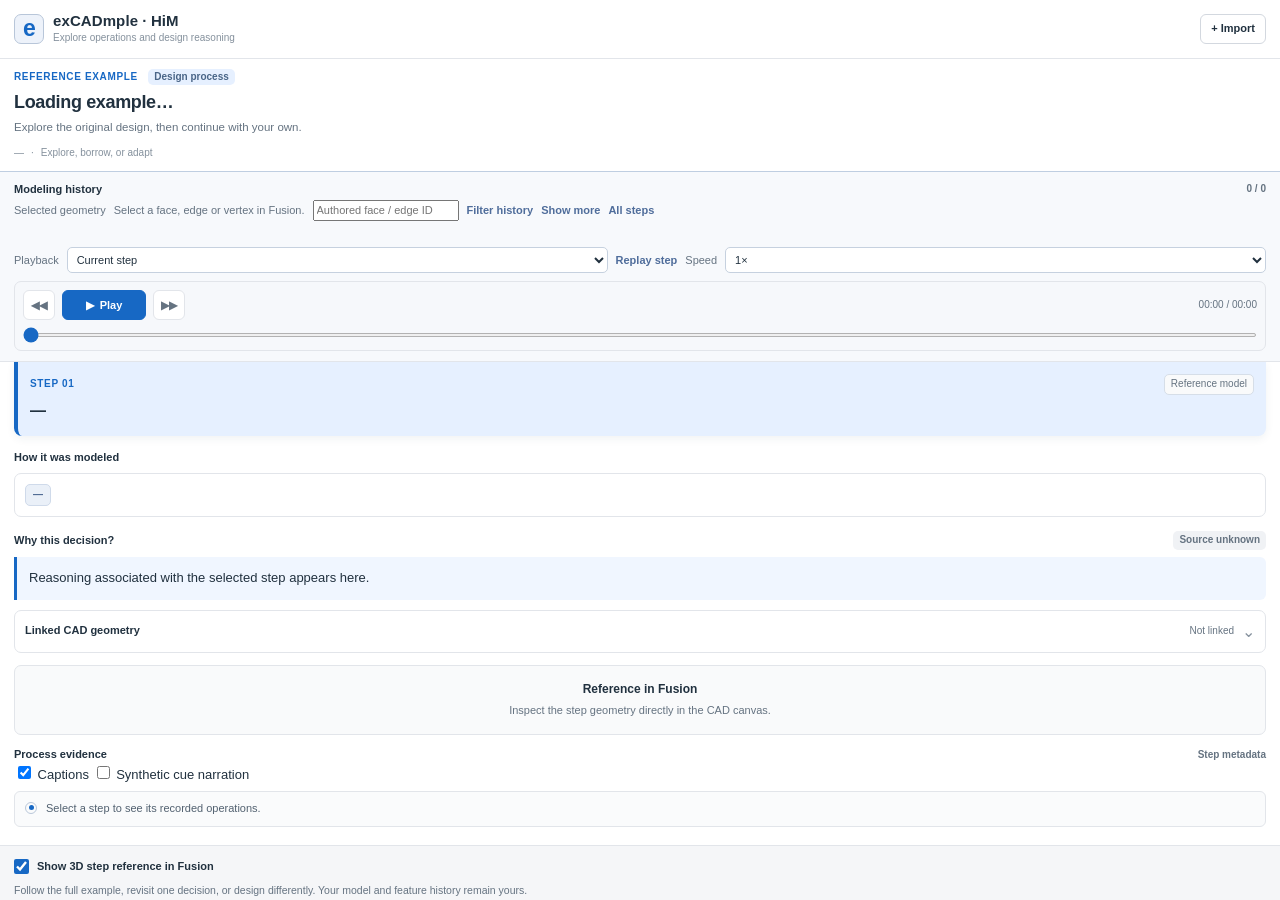
==== ui/index.html @ deca6777 "Show live native Fusion geometry selection in HiM history panel" ====
<!doctype html>
<html lang="en">
<head>
  <meta charset="utf-8">
  <meta name="viewport" content="width=device-width, initial-scale=1">
  <title>exCADmple · HiM-style history explorer</title>
  <link rel="stylesheet" href="player.css">
</head>
<body>
  <main class="app">
    <header class="topbar">
      <div class="brand">
        <span class="brand-icon" aria-hidden="true">e</span>
        <div><strong>exCADmple · HiM</strong><small>Explore operations and design reasoning</small></div>
      </div>
      <button id="import" class="btn btn-quiet" title="Open a .json or .excadmple package">+ Import</button>
    </header>

    <section class="intro">
      <div class="overline">REFERENCE EXAMPLE <span id="exampleType" class="type-note">Design process</span></div>
      <h1 id="exampleTitle">Loading example…</h1>
      <p id="exampleDescription">Explore the original design, then continue with your own.</p>
      <div class="example-meta">
        <span id="exampleSteps">—</span>
        <span aria-hidden="true">·</span>
        <span>Explore, borrow, or adapt</span>
      </div>
    </section>

    <section class="timeline-panel" aria-label="Design example steps">
      <div class="section-heading">
        <span>Modeling history</span>
        <span id="stepCount" class="count">0 / 0</span>
      </div>
      <div class="playback-options" aria-label="Feature provenance filter">
        <label for="entityFilter">Selected geometry</label>
        <span id="selectionStatus" role="status" aria-live="polite">Select a face, edge or vertex in Fusion.</span>
        <input id="entityFilter" type="text" placeholder="Authored face / edge ID" aria-label="Authored geometry entity id">
        <button id="filterHistory" type="button" class="text-button">Filter history</button>
        <button id="showMoreHistory" type="button" class="text-button">Show more</button>
        <button id="clearHistory" type="button" class="text-button">All steps</button>
      </div>
      <div id="stepRail" class="step-rail" aria-label="Select a step"></div>
      <div class="playback-options">
        <label for="playbackScope">Playback</label>
        <select id="playbackScope"><option value="step">Current step</option><option value="all">Full example</option></select>
        <button id="replay" class="text-button" type="button">Replay step</button>
        <label for="playbackSpeed">Speed</label>
        <select id="playbackSpeed" aria-label="Animation playback speed"><option value="0.25">0.25×</option><option value="0.5">0.5×</option><option value="1" selected>1×</option><option value="1.5">1.5×</option><option value="2">2×</option></select>
      </div>
      <div class="transport">
        <div class="controls">
          <button id="prev" class="icon-button" aria-label="Previous step" title="Previous step">◀◀</button>
          <button id="play" class="play-button" aria-label="Play">▶ <span>Play</span></button>
          <button id="next" class="icon-button" aria-label="Next step" title="Next step">▶▶</button>
          <span class="clock" id="clock">00:00 / 00:00</span>
        </div>
        <input id="scrub" class="seek" type="range" min="0" max="1000" value="0" aria-label="Scrub within current step">
      </div>
    </section>
    <div class="lesson-scroll">
    <section class="step-detail">
      <div class="current-step">
      <div class="step-context">
        <div class="overline" id="stepEyebrow">STEP 01</div>
        <div id="geometryStatus" class="reference-label">Reference model</div>
      </div>
      <h2 id="stepTitle">—</h2>
      <p id="stepGoal" class="goal"></p>
      </div>

      <div class="section-heading detail-heading">How it was modeled</div>
      <div class="operation-box">
        <div class="tool-row"><span id="toolName" class="tool-tag">—</span><span id="toolInstruction"></span></div>
        <div id="parameters" class="parameters"></div>
      </div>

      <div class="reasoning-heading section-heading detail-heading">
        <span>Why this decision?</span>
        <span id="reasonSource" class="source-tag">Source unknown</span>
      </div>
      <blockquote id="reasoning">Reasoning associated with the selected step appears here.</blockquote>
      <p class="source-explainer" id="sourceExplainer"></p>

      <details class="geometry-link" id="geometryLink">
        <summary class="geometry-link__summary">
          <span class="geometry-link__heading">Linked CAD geometry</span>
          <span id="linkStatus" class="geometry-link__status">Not linked</span>
          <span class="geometry-link__chevron" aria-hidden="true">⌄</span>
        </summary>
        <div class="geometry-link__body">
          <p>To link this step to the actual source CAD geometry, select one body, face, or component in Fusion first.</p>
          <div class="geometry-link__buttons">
            <button id="bindGeometry" class="geometry-btn primary" type="button">Link selected</button>
            <button id="locateGeometry" class="geometry-btn" type="button" disabled>Locate in Fusion</button>
            <button id="removeGeometry" class="geometry-btn minimal" type="button" disabled>Unlink</button>
          </div>
          <label class="focus-toggle">
            <input type="checkbox" id="focusMode" checked>
            <span><strong>Focus on linked geometry</strong><small>Dim unrelated bodies to 24% opacity while viewing this step</small></span>
          </label>
          <small>Focus restores original display opacity on step changes, save and exit. Avoid using other appearance-changing add-ins simultaneously.</small>
        </div>
      </details>

      <div class="demonstration" id="demonstration">
        <video id="video" playsinline preload="metadata" hidden></video>
        <figure id="finalPreview" class="final-preview" hidden>
          <img id="previewImage" alt="Preview of final shared CAD model">
          <figcaption>FINAL MODEL ONLY — not this step's geometry</figcaption>
        </figure>
        <div id="noVideo" class="no-video">
          <div class="viewport-glyph" aria-hidden="true">◇</div>
          <strong>Reference in Fusion</strong>
          <span>Inspect the step geometry directly in the CAD canvas.</span>
        </div>
      </div>
      <audio id="audio" preload="metadata"></audio>

      <div class="evidence-heading">
        <span>Process evidence</span>
        <span id="mediaEvidence" class="evidence-tag">Step metadata</span>
      </div>
      <div class="playback-accessibility">
        <label><input id="captionsEnabled" type="checkbox" checked> Captions</label>
        <label><input id="narrationEnabled" type="checkbox"> Synthetic cue narration</label>
      </div>
      <div class="cue">
        <div class="cue-track" aria-hidden="true"><span></span></div>
        <p id="cueText">Select a step to see its recorded operations.</p>
      </div>

    </section>

    <footer>
      <label class="reference-toggle"><input type="checkbox" id="showReference" checked><span>Show 3D step reference in Fusion</span></label>
      <div class="workflow-note">Follow the full example, revisit one decision, or design differently. Your model and feature history remain yours.</div>
      <div class="footer-actions">
        <button id="demo" class="text-button">Open sample example</button>
        <span id="packageStatus" class="package-note"></span>
      </div>
      <div class="status" id="status" role="status" aria-live="polite"></div>
    </footer>
    </div>


  </main>
  <script src="player.js"></script>
</body>
</html>
---- ui/player.css ----
/* Compact Autodesk Fusion palette. Visual hierarchy adapted from the
   FuzzyCAD sidebar: quiet surfaces, clear active marks, spatial context. */
:root {
  color-scheme: light;
  --ink: #21313f;
  --text: #2d3a47;
  --muted: #657381;
  --quiet: #85919d;
  --blue: #6078a8;
  --blue-pale: #eaf0f8;
  --line: #e2e5ea;
  --panel: #f5f6f8;
  --white: #fff;
  --green: #2a8558;
}
* { box-sizing: border-box; }
html, body { margin: 0; padding: 0; background:var(--white); color:var(--ink); font:13px/1.45 -apple-system, BlinkMacSystemFont, "Segoe UI", Roboto, Arial, sans-serif; }
button, input { font: inherit; }
button { cursor: pointer; }
button:disabled { opacity:.40; cursor:default; }
button:focus-visible, input:focus-visible { outline:2px solid var(--blue); outline-offset:2px; }
.app { width:100%; min-width:280px; max-width:900px; margin:0 auto; }
.topbar { display:flex; justify-content:space-between; align-items:center; gap:10px; padding:12px 14px; border-bottom:1px solid var(--line); }
.brand { display:flex; gap:9px; align-items:center; min-width:0; }
.brand-icon { display:flex; align-items:center; justify-content:center; width:30px; height:30px; border-radius:7px; border:1px solid #b8c6d9; background:#edf2fa; color:var(--blue); font-size:23px; font-weight:750; letter-spacing:-1px; }
.brand strong { display:block; font-size:15px; letter-spacing:.1px; font-weight:750; line-height:1.15; }
.brand small { display:block; margin-top:2px; font-size:10px; color:var(--quiet); }
.btn { border-radius:6px; padding:6px 10px; font-size:11px; font-weight:700; white-space:nowrap; }
.btn-quiet { border:1px solid #d3d8df; background:white; color:var(--ink); }
.btn-quiet:hover { background:var(--panel); }
.intro { padding:14px 14px 13px; }
.overline { text-transform:uppercase; font-size:10px; letter-spacing:.65px; font-weight:750; color:var(--blue); }
.type-note { display:inline-block; margin-left:7px; padding:1px 6px; background:var(--blue-pale); border-radius:5px; letter-spacing:0; text-transform:none; color:#496587; font-weight:650; }
h1 { font-size:18px; line-height:1.2; letter-spacing:-.35px; margin:7px 0 5px; font-weight:750; }
.intro p { margin:0; font-size:11.5px; line-height:1.5; color:var(--muted); }
.example-meta { display:flex; flex-wrap:wrap; align-items:center; gap:7px; margin-top:10px; font-size:10px; color:var(--quiet); }
.timeline-panel { padding:13px 14px; background:var(--panel); border-top:1px solid var(--line); border-bottom:1px solid var(--line); }
.section-heading { display:flex; justify-content:space-between; align-items:center; gap:6px; font-size:11px; font-weight:750; color:var(--ink); }
.count { font-size:10px; color:var(--muted); font-variant-numeric:tabular-nums; }
.step-rail { display:flex; flex-direction:column; gap:5px; max-height:182px; overflow-y:auto; padding:9px 2px 5px; scrollbar-width:thin; }
.step-card { display:flex; align-items:center; width:100%; gap:10px; flex:none; text-align:left; background:var(--white); color:var(--ink); border:1px solid var(--line); border-left:3px solid #d2d8e0; border-radius:7px; padding:8px 10px; min-height:42px; }
.step-card:hover { border-color:#bac7d7; border-left-color:var(--blue); }
.step-card.active { background:#eff4fb; border-color:#b6c7e1; border-left-color:var(--blue); }
.step-card .num { width:22px; flex:none; font-size:10px; font-weight:800; color:#8a97a5; }
.step-card.active .num { color:var(--blue); }
.step-card .step-labels { min-width:0; flex:1; }
.step-card .label { display:block; font-size:12px; font-weight:650; white-space:nowrap; overflow:hidden; text-overflow:ellipsis; }
.step-card .step-goal { display:block; white-space:nowrap; overflow:hidden; text-overflow:ellipsis; margin-top:1px; color:var(--muted); font-size:10px; }
.step-card .step-indicator { color:var(--blue); font-size:10px; font-weight:800; flex:none; }
.transport { background:var(--white); border:1px solid var(--line); border-radius:7px; padding:9px 10px 8px; margin-top:7px; }
.controls { display:flex; align-items:center; gap:7px; }
.controls button { height:30px; border-radius:6px; font-size:11px; font-weight:700; }
.icon-button { width:32px; background:var(--white); border:1px solid var(--line); color:var(--muted); }
.icon-button:not(:disabled):hover { background:var(--panel); }
.play-button { display:flex; justify-content:center; align-items:center; gap:6px; min-width:84px; background:var(--ink); border:1px solid var(--ink); color:#fff; }
.play-button:hover { background:#354d62; }
.clock { margin-left:auto; font-size:10px; color:var(--muted); white-space:nowrap; font-variant-numeric:tabular-nums; }
.seek { display:block; width:100%; height:4px; margin:13px 0 5px; padding:0; accent-color:var(--blue); cursor:pointer; }
.step-detail { padding:15px 14px 18px; }
.step-context { display:flex; justify-content:space-between; align-items:center; gap:5px; }
.reference-label { font-size:10px; padding:2px 6px; border-radius:5px; border:1px solid #d6dee8; color:var(--muted); background:#f9fafb; }
.reference-label.none { border-color:#e9ddcd; background:#fffaf4; color:#9a7044; }
h2 { margin:6px 0 3px; font-size:16px; line-height:1.25; font-weight:750; letter-spacing:-.2px; }
.goal { font-size:11.5px; color:var(--muted); margin:0 0 11px; }
.demonstration { min-height:125px; border:1px solid var(--line); border-radius:7px; background:#f9fafb; overflow:hidden; }
.demonstration video { width:100%; max-height:245px; display:block; object-fit:contain; background:#f6f7f8; }
.demonstration video[hidden], .no-video[hidden], .final-preview[hidden] { display:none; }
.final-preview { margin:0; padding:12px 12px 8px; text-align:center; }
.final-preview img { display:block; max-width:100%; max-height:225px; object-fit:contain; margin:auto; }
.final-preview figcaption { margin-top:7px; color:#8b7566; font-size:9px; letter-spacing:.35px; font-weight:650; }
.no-video { min-height:125px; display:flex; align-items:center; flex-direction:column; justify-content:center; padding:12px 15px; gap:4px; text-align:center; color:var(--muted); }
.no-video strong { font-size:12px; color:var(--ink); }
.no-video span { font-size:11px; }
.viewport-glyph { width:32px; height:32px; background:var(--blue-pale); border-radius:50%; color:var(--blue); font-size:26px; font-weight:350; line-height:31px; margin-bottom:3px; }
.evidence-heading { display:flex; justify-content:space-between; gap:8px; align-items:center; margin-top:12px; font-size:11px; font-weight:700; }
.evidence-tag { font-size:10px; font-weight:550; color:var(--muted); }
.cue { display:flex; align-items:start; gap:9px; margin-top:6px; padding:9px 10px; border:1px solid var(--line); border-radius:6px; background:#fafbfc; }
.cue-track { width:12px; height:12px; border-radius:50%; border:1px solid #bac8da; display:flex; justify-content:center; align-items:center; flex:none; margin-top:1px; }
.cue-track span { width:5px; height:5px; background:var(--blue); border-radius:50%; }
.cue p { margin:0; font-size:11px; color:#526170; line-height:1.45; }
.detail-heading { margin:14px 0 7px; }
.operation-box { border:1px solid var(--line); border-radius:7px; padding:10px; }
.tool-row { display:flex; align-items:flex-start; flex-wrap:wrap; gap:7px; color:var(--muted); font-size:11px; }
.tool-tag { background:#eaf0f8; border:1px solid #cfdaea; border-radius:5px; color:#4e6993; font-size:10px; font-weight:750; padding:3px 7px; }
#toolInstruction { flex:1; min-width:120px; padding-top:2px; }
.parameters { display:flex; flex-wrap:wrap; gap:5px; margin-top:9px; }
.parameters:empty { display:none; }
.parameter { border-radius:5px; border:1px solid var(--line); background:var(--panel); color:var(--muted); font-size:10px; padding:4px 7px; }
.parameter b { color:var(--ink); font-weight:700; margin-left:5px; }
.source-tag { display:inline-block; padding:2px 6px; border-radius:5px; background:#f0f2f5; color:var(--muted); font-size:10px; font-weight:600; }
.source-tag.mock { color:#946536; background:#fff3e5; }
.reasoning-heading { align-items:center; }
blockquote { margin:0; border-left:3px solid var(--blue); background:#f3f6fa; padding:11px 12px; border-radius:0 6px 6px 0; color:var(--ink); font-size:12px; line-height:1.6; }
.source-explainer { margin:6px 0 0; color:var(--quiet); font-size:10px; }
.source-explainer:empty { display:none; }

/* Link authoring stays in a collapsed FuzzyCAD-style inline inspector.
   Normal viewing does not require any Follow / Skip / Accept action. */
.geometry-link { border:1px solid var(--line); border-radius:7px; margin:10px 0 12px; background:#fff; }
.geometry-link__summary { display:flex; align-items:center; gap:8px; padding:9px 10px; cursor:pointer; list-style:none; }
.geometry-link__summary::-webkit-details-marker { display:none; }
.geometry-link__heading { font-size:11px; font-weight:750; white-space:nowrap; }
.geometry-link__status { flex:1; min-width:0; text-align:right; color:var(--muted); font-size:10px; overflow:hidden; white-space:nowrap; text-overflow:ellipsis; }
.geometry-link__status.linked { color:#426c9a; font-weight:700; }
.geometry-link__status.unavailable { color:#a56b36; }
.geometry-link__chevron { color:var(--quiet); font-size:16px; transition:transform .15s; }
.geometry-link[open] .geometry-link__chevron { transform:rotate(180deg); }
.geometry-link__body { padding:0 10px 10px; border-top:1px solid var(--line); }
.geometry-link__body p { color:var(--muted); font-size:10.5px; margin:9px 0; line-height:1.5; }
.geometry-link__buttons { display:flex; flex-wrap:wrap; gap:5px; }
.geometry-btn { padding:6px 8px; border:1px solid #d3d8df; border-radius:5px; color:#465568; background:#fff; font-size:10.5px; font-weight:650; }
.geometry-btn:hover:not(:disabled) { background:var(--panel); }
.geometry-btn.primary { background:var(--ink); color:white; border-color:var(--ink); }
.geometry-btn.primary:hover:not(:disabled) { background:#3c5266; }
.geometry-btn.minimal { border-color:transparent; color:var(--muted); }
.geometry-link__body small { color:var(--quiet); display:block; font-size:9.5px; margin-top:8px; }

footer { padding:13px 14px 16px; background:var(--panel); border-top:1px solid var(--line); }
.reference-toggle { display:flex; gap:8px; align-items:center; font-size:11px; font-weight:650; cursor:pointer; }
.reference-toggle input { accent-color:var(--blue); margin:0; width:15px; height:15px; }
.workflow-note { color:var(--muted); font-size:10.5px; line-height:1.5; margin:8px 0; }
.footer-actions { display:flex; flex-wrap:wrap; justify-content:space-between; align-items:center; gap:8px; margin-top:7px; }
.text-button { border:0; background:transparent; color:#4f6d9b; padding:3px 0; font-weight:650; font-size:11px; }
.text-button:hover { text-decoration:underline; }
.package-note { font-size:10px; color:var(--quiet); }
.status { font-size:10.5px; margin-top:7px; color:var(--muted); min-height:12px; }
.status:empty { display:none; }
.status.error { color:#b33f36; }
@media(max-width:345px) {
  .topbar,.intro,.timeline-panel,.step-detail,footer { padding-left:10px; padding-right:10px; }
  .step-card { padding:7px 8px; }
  .clock { font-size:9px; }
}

.focus-toggle { display:flex; align-items:flex-start; gap:9px; padding:10px 0 6px; cursor:pointer; color:var(--ink); }
.focus-toggle input { accent-color:var(--blue); width:15px; height:15px; margin:2px 0 0; flex:none; }
.focus-toggle span { display:flex; flex-direction:column; gap:2px; }
.focus-toggle strong { font-size:11px; font-weight:700; }
.focus-toggle small { font-size:10px; color:var(--muted); }

/* Keep the reference lesson and transport visible beside the user's CAD work. */
:root { --blue:#1768c4; --blue-pale:#e6f0ff; }
html, body { height:100%; overflow:hidden; }
.app { height:100vh; max-width:none; display:flex; flex-direction:column; }
.topbar, .intro, .timeline-panel { flex-shrink:0; }
.intro { padding-top:10px; padding-bottom:10px; }
.intro p { display:-webkit-box; -webkit-line-clamp:2; -webkit-box-orient:vertical; overflow:hidden; }
.lesson-scroll { flex:1; min-height:0; overflow-y:auto; overscroll-behavior:contain; }
.step-detail { padding-top:0; }
.current-step { position:sticky; top:0; z-index:2; background:var(--blue-pale); border-left:4px solid var(--blue); padding:12px; border-radius:0 0 8px 8px; box-shadow:0 3px 8px #1d385210; }
.current-step .goal { margin-bottom:0; }
.reference-label { max-width:60%; text-align:right; }
blockquote { background:#f0f6ff; border-left-color:var(--blue); font-size:13px; }
.timeline-panel { padding:10px 14px; background:white; border-top:1px solid #bfcee1; box-shadow:0 -4px 16px #1d38520c; }
.step-rail { flex-direction:row; overflow-x:auto; overflow-y:hidden; max-height:none; padding:8px 1px; gap:6px; }
.step-card { width:38px; min-height:34px; justify-content:center; padding:6px; border:1px solid var(--line); }
.step-card .num { width:auto; color:var(--muted); font-size:12px; }
.step-card .step-labels, .step-card .step-indicator { display:none; }
.step-card.active { background:var(--blue); border-color:var(--blue); }
.step-card.active .num { color:white; font-size:14px; }
.transport { margin-top:0; padding:8px; background:#f6f8fb; }
.play-button { background:var(--blue); border-color:var(--blue); }
.play-button:hover { background:#1255a3; }
.no-video { min-height:68px; padding:9px; }
.no-video .viewport-glyph { display:none; }
.demonstration { min-height:68px; }
@media(max-height:540px) {
  .brand small, .intro p, .example-meta { display:none; }
  .topbar { padding-top:7px; padding-bottom:7px; }
  .intro h1 { font-size:15px; }
  .timeline-panel { padding-top:6px; padding-bottom:6px; }
}

/* HiM-inspired branch: history cards lead, details follow the selected operation. */
.timeline-panel { box-shadow:none; background:#f7f9fc; border-bottom:1px solid var(--line); }
.step-rail { flex-direction:column; overflow-y:auto; overflow-x:hidden; max-height:180px; padding:8px 2px; }
.step-card { width:100%; min-height:48px; justify-content:flex-start; padding:8px 10px; border-left:3px solid #b5c8df; }
.step-card .num { width:24px; flex:none; }
.step-card .step-labels, .step-card .step-indicator { display:block; }
.step-card.active { background:#e2efff; border-color:#98bce8; border-left:4px solid var(--blue); }
.step-card.active .num { color:var(--blue); }
.step-card .step-goal { white-space:normal; font-size:10px; }
.step-card .step-indicator { font-size:9px; }
.playback-options { display:flex; align-items:center; gap:8px; margin:2px 0 8px; color:var(--muted); font-size:11px; }
.playback-options select { flex:1; min-width:0; padding:5px; border:1px solid #c6d1df; border-radius:5px; background:white; color:var(--ink); font:inherit; }
.playback-options select:focus-visible { outline:2px solid var(--blue); }
.current-step { border-radius:0 0 8px 8px; }
@media(max-height:650px) { .step-rail { max-height:110px; } }
@media(max-height:480px) { .step-rail { max-height:64px; } .intro { padding-top:4px; padding-bottom:4px; } }

/* HiM history metadata and completed-step affordances. */
.step-card.visited:not(.active) { border-left-color:#7da0c9; }
.step-card.visited:not(.active) .step-indicator { color:#527ca7; }
.step-duration { display:block; font-size:9px; color:var(--quiet); margin-top:2px; font-variant-numeric:tabular-nums; }
.step-card:focus-visible { outline:2px solid var(--blue); outline-offset:2px; }
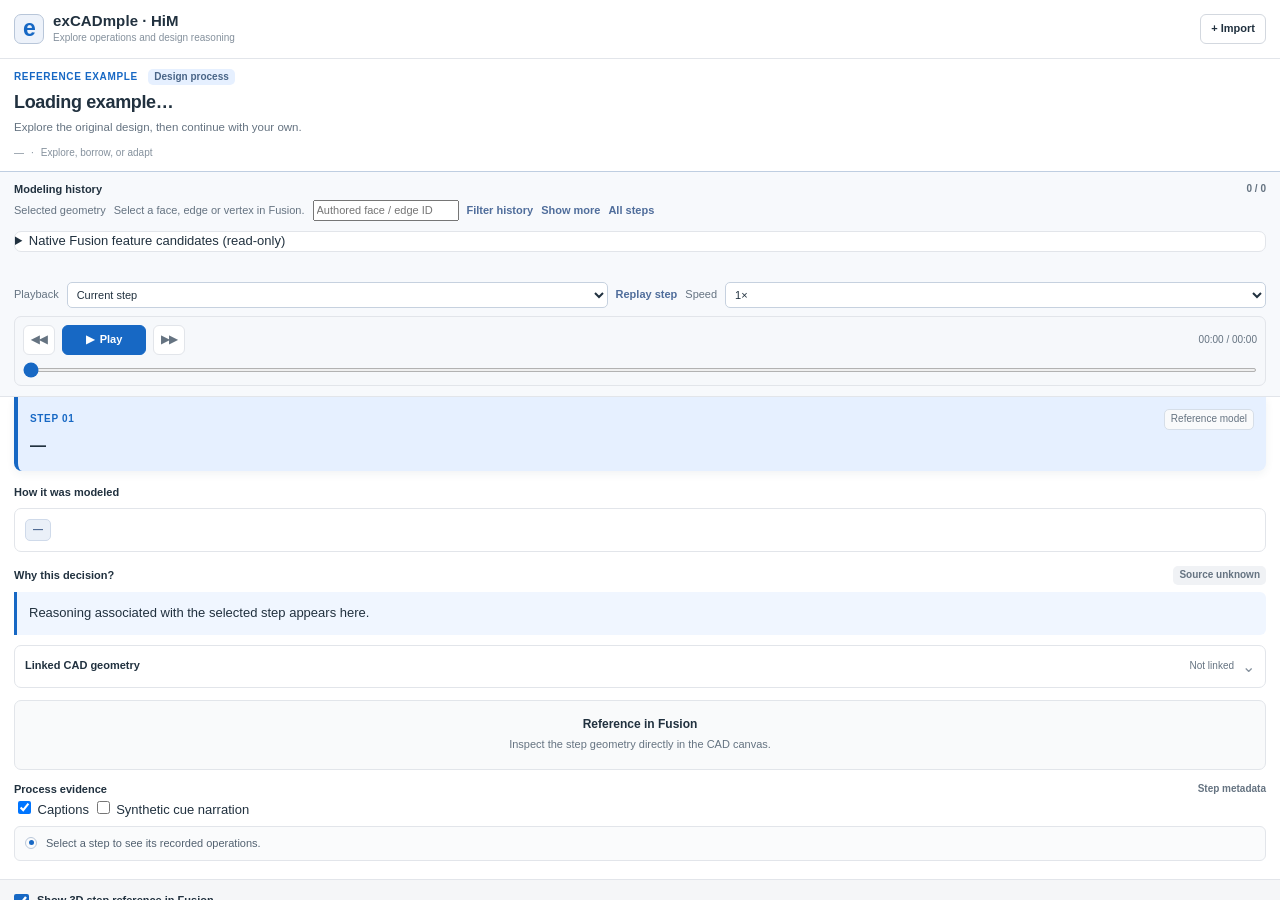
==== commit 4f41736b: "Display read-only native feature candidates separately from authored history" ====
--- a/ui/index.html
+++ b/ui/index.html
@@ -40,6 +40,12 @@
         <button id="showMoreHistory" type="button" class="text-button">Show more</button>
         <button id="clearHistory" type="button" class="text-button">All steps</button>
       </div>
+      <details class="geometry-link">
+        <summary>Native Fusion feature candidates (read-only)</summary>
+        <div id="nativeHistoryStatus">Select a face, edge or vertex.</div>
+        <div id="nativeHistoryList"></div>
+        <small>Candidate result-body matches are not a complete dependency history.</small>
+      </details>
       <div id="stepRail" class="step-rail" aria-label="Select a step"></div>
       <div class="playback-options">
         <label for="playbackScope">Playback</label>
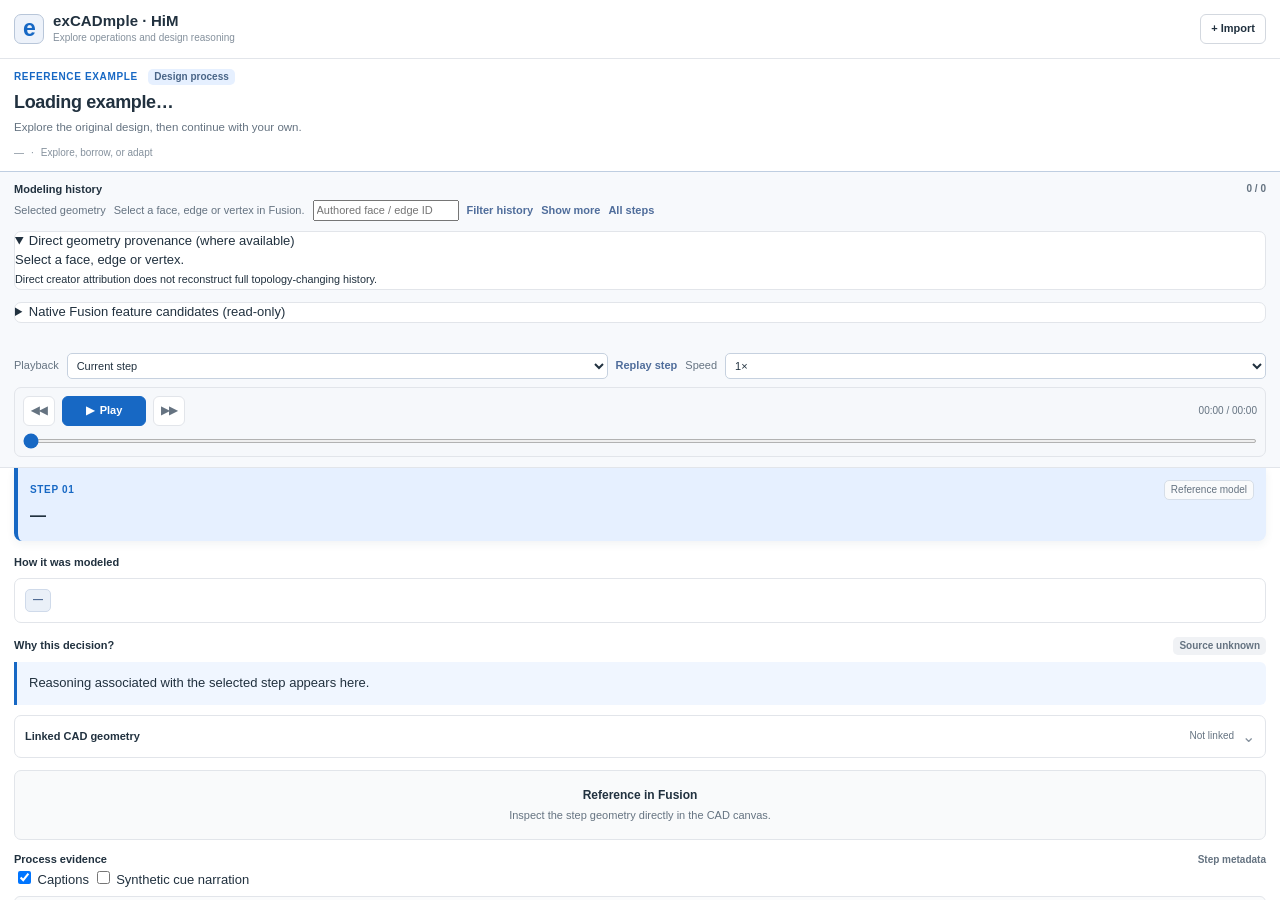
==== commit 73d9968a: "Expose direct geometry provenance distinct from broad candidate features" ====
--- a/ui/index.html
+++ b/ui/index.html
@@ -40,6 +40,12 @@
         <button id="showMoreHistory" type="button" class="text-button">Show more</button>
         <button id="clearHistory" type="button" class="text-button">All steps</button>
       </div>
+      <details class="geometry-link" open>
+        <summary>Direct geometry provenance (where available)</summary>
+        <div id="provenanceStatus">Select a face, edge or vertex.</div>
+        <div id="provenanceList"></div>
+        <small>Direct creator attribution does not reconstruct full topology-changing history.</small>
+      </details>
       <details class="geometry-link">
         <summary>Native Fusion feature candidates (read-only)</summary>
         <div id="nativeHistoryStatus">Select a face, edge or vertex.</div>
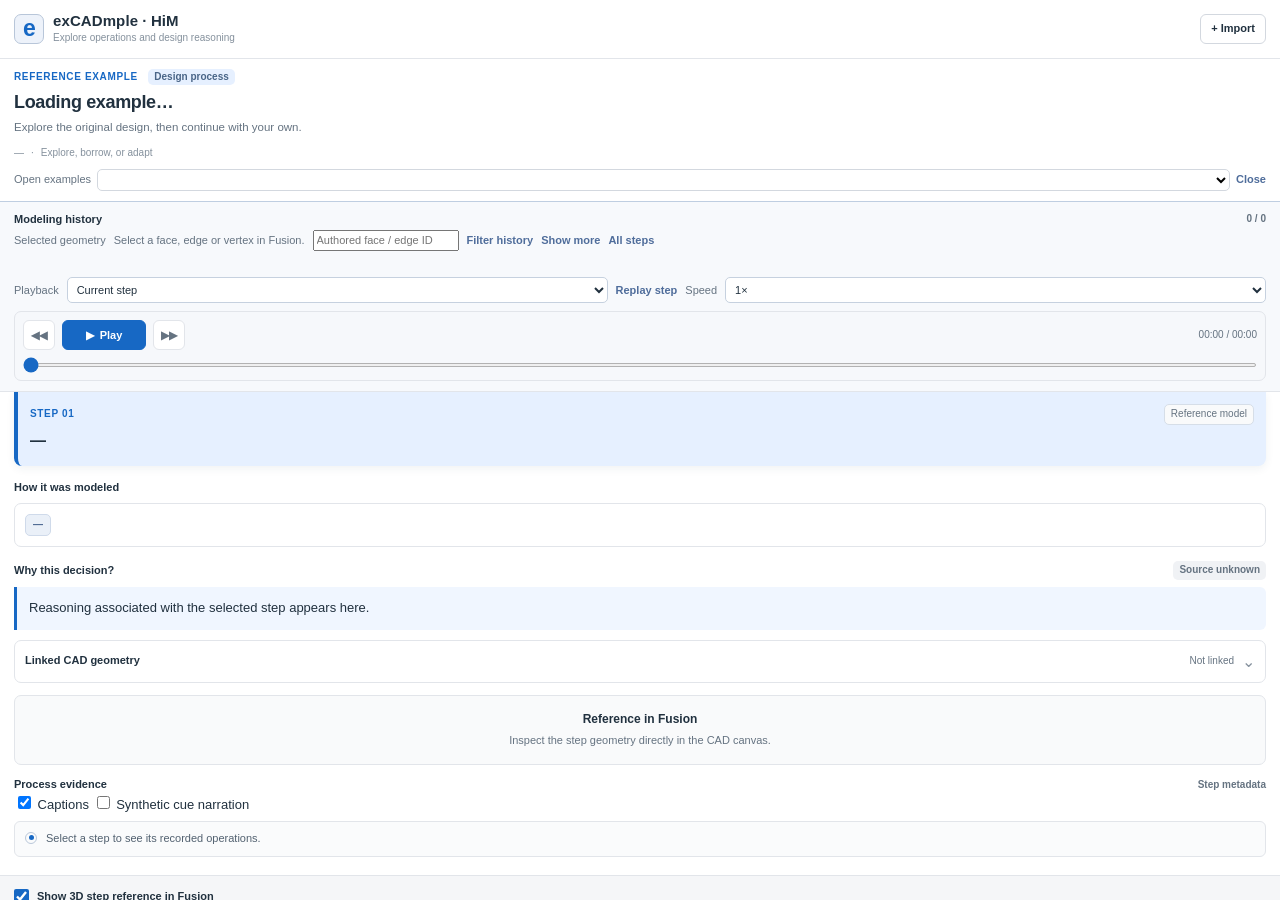
==== commit 71cbd708: "Complete Design Reasoning Reuse: decisions, matching from the user's model, notebook - Nine-step Pho" ====
--- a/ui/index.html
+++ b/ui/index.html
@@ -25,6 +25,11 @@
         <span aria-hidden="true">·</span>
         <span>Explore, borrow, or adapt</span>
       </div>
+      <div class="example-switch">
+        <label for="exampleSwitch">Open examples</label>
+        <select id="exampleSwitch" aria-label="Switch between open design examples"></select>
+        <button id="closeExample" type="button" class="text-button" title="Close this example">Close</button>
+      </div>
     </section>
 
     <section class="timeline-panel" aria-label="Design example steps">
@@ -40,18 +45,6 @@
         <button id="showMoreHistory" type="button" class="text-button">Show more</button>
         <button id="clearHistory" type="button" class="text-button">All steps</button>
       </div>
-      <details class="geometry-link" open>
-        <summary>Direct geometry provenance (where available)</summary>
-        <div id="provenanceStatus">Select a face, edge or vertex.</div>
-        <div id="provenanceList"></div>
-        <small>Direct creator attribution does not reconstruct full topology-changing history.</small>
-      </details>
-      <details class="geometry-link">
-        <summary>Native Fusion feature candidates (read-only)</summary>
-        <div id="nativeHistoryStatus">Select a face, edge or vertex.</div>
-        <div id="nativeHistoryList"></div>
-        <small>Candidate result-body matches are not a complete dependency history.</small>
-      </details>
       <div id="stepRail" class="step-rail" aria-label="Select a step"></div>
       <div class="playback-options">
         <label for="playbackScope">Playback</label>
@@ -93,6 +86,19 @@
       </div>
       <blockquote id="reasoning">Reasoning associated with the selected step appears here.</blockquote>
       <p class="source-explainer" id="sourceExplainer"></p>
+
+      <section id="decisionBox" class="decision-box" hidden aria-label="The design decision in this step">
+        <div class="section-heading detail-heading">
+          <span>The decision</span>
+          <span id="decisionTopic" class="source-tag"></span>
+        </div>
+        <p id="decisionQuestion" class="decision-question"></p>
+        <div class="decision-label">Considered</div>
+        <ul id="decisionCriteria" class="criteria"></ul>
+        <div class="decision-label">Options</div>
+        <ol id="decisionOptions" class="decision-options"></ol>
+        <button id="compareDecision" class="geometry-btn primary" type="button">Compare with my design &amp; other examples →</button>
+      </section>
 
       <details class="geometry-link" id="geometryLink">
         <summary class="geometry-link__summary">
--- a/ui/player.css
+++ b/ui/player.css
@@ -193,3 +193,16 @@
 .step-card.visited:not(.active) .step-indicator { color:#527ca7; }
 .step-duration { display:block; font-size:9px; color:var(--quiet); margin-top:2px; font-variant-numeric:tabular-nums; }
 .step-card:focus-visible { outline:2px solid var(--blue); outline-offset:2px; }
+
+/* Example library and decision panel */
+.example-switch { display:flex; align-items:center; gap:6px; margin-top:8px; font-size:11px; color:var(--muted); }
+.example-switch select { flex:1; min-width:0; border:1px solid #d3d8df; border-radius:5px; padding:3px 5px; font-size:11px; background:white; }
+.decision-box { margin-top:12px; padding:10px 12px; border:1px solid var(--line); border-radius:8px; background:var(--panel); }
+.decision-question { margin:4px 0 8px; font-weight:650; color:var(--ink); }
+.decision-label { font-size:10px; letter-spacing:.4px; text-transform:uppercase; color:var(--quiet); margin-top:6px; }
+.criteria { display:flex; flex-wrap:wrap; gap:4px; list-style:none; margin:4px 0; padding:0; }
+.criteria li { font-size:11px; padding:1px 7px; border-radius:9px; background:white; border:1px solid var(--line); }
+.decision-options { margin:4px 0 10px; padding-left:18px; font-size:12px; }
+.decision-options li { margin:3px 0; }
+.decision-options li.chosen { font-weight:650; color:var(--green); }
+.decision-options small { display:block; font-weight:400; color:var(--muted); }
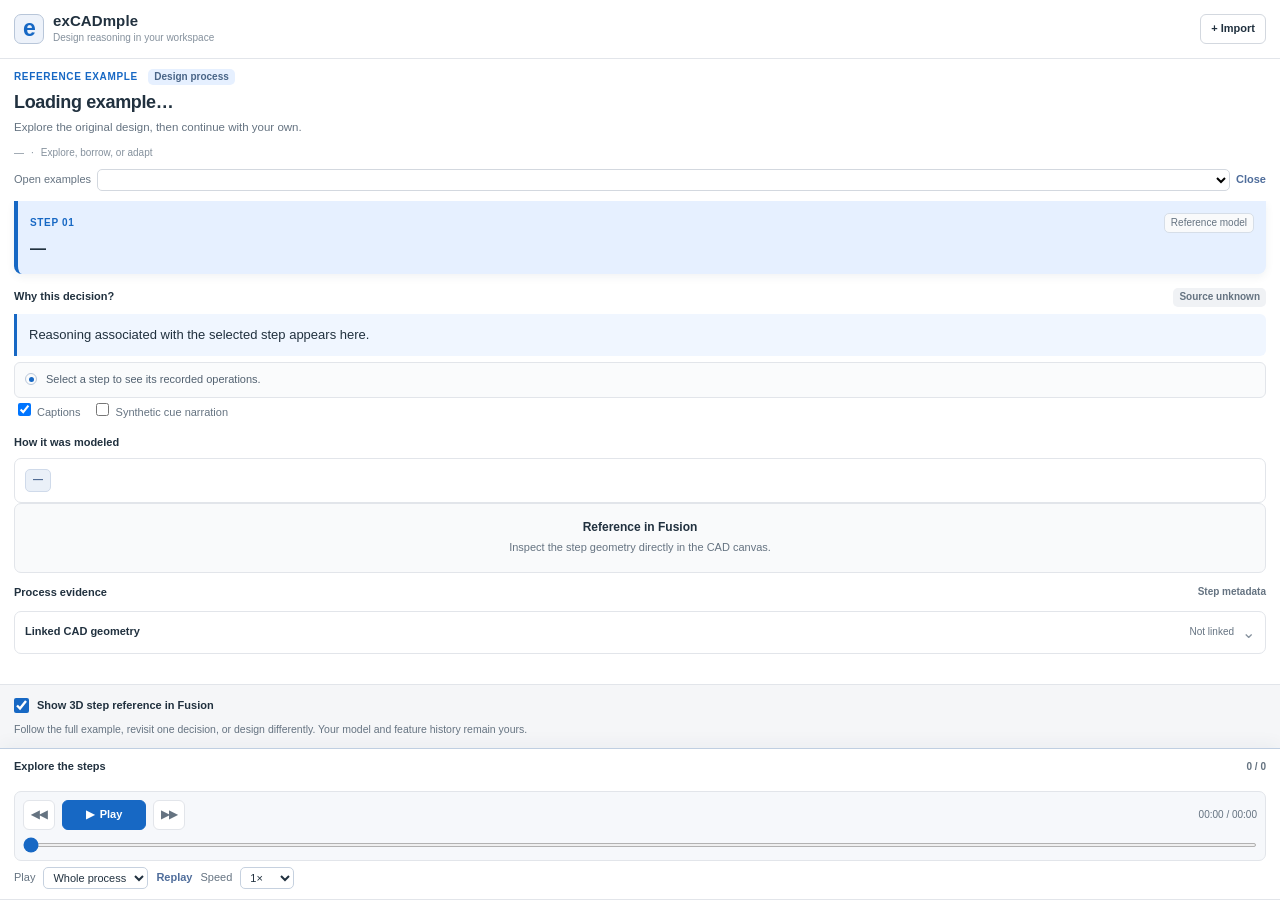
==== commit 3b3bdb90: "Merge fusion-him into fusion with the reasoning-first lesson layout fusion-him (unrelated history) c" ====
--- a/ui/index.html
+++ b/ui/index.html
@@ -3,7 +3,7 @@
 <head>
   <meta charset="utf-8">
   <meta name="viewport" content="width=device-width, initial-scale=1">
-  <title>exCADmple · HiM-style history explorer</title>
+  <title>exCADmple · Design examples</title>
   <link rel="stylesheet" href="player.css">
 </head>
 <body>
@@ -11,7 +11,7 @@
     <header class="topbar">
       <div class="brand">
         <span class="brand-icon" aria-hidden="true">e</span>
-        <div><strong>exCADmple · HiM</strong><small>Explore operations and design reasoning</small></div>
+        <div><strong>exCADmple</strong><small>Design reasoning in your workspace</small></div>
       </div>
       <button id="import" class="btn btn-quiet" title="Open a .json or .excadmple package">+ Import</button>
     </header>
@@ -32,37 +32,6 @@
       </div>
     </section>
 
-    <section class="timeline-panel" aria-label="Design example steps">
-      <div class="section-heading">
-        <span>Modeling history</span>
-        <span id="stepCount" class="count">0 / 0</span>
-      </div>
-      <div class="playback-options" aria-label="Feature provenance filter">
-        <label for="entityFilter">Selected geometry</label>
-        <span id="selectionStatus" role="status" aria-live="polite">Select a face, edge or vertex in Fusion.</span>
-        <input id="entityFilter" type="text" placeholder="Authored face / edge ID" aria-label="Authored geometry entity id">
-        <button id="filterHistory" type="button" class="text-button">Filter history</button>
-        <button id="showMoreHistory" type="button" class="text-button">Show more</button>
-        <button id="clearHistory" type="button" class="text-button">All steps</button>
-      </div>
-      <div id="stepRail" class="step-rail" aria-label="Select a step"></div>
-      <div class="playback-options">
-        <label for="playbackScope">Playback</label>
-        <select id="playbackScope"><option value="step">Current step</option><option value="all">Full example</option></select>
-        <button id="replay" class="text-button" type="button">Replay step</button>
-        <label for="playbackSpeed">Speed</label>
-        <select id="playbackSpeed" aria-label="Animation playback speed"><option value="0.25">0.25×</option><option value="0.5">0.5×</option><option value="1" selected>1×</option><option value="1.5">1.5×</option><option value="2">2×</option></select>
-      </div>
-      <div class="transport">
-        <div class="controls">
-          <button id="prev" class="icon-button" aria-label="Previous step" title="Previous step">◀◀</button>
-          <button id="play" class="play-button" aria-label="Play">▶ <span>Play</span></button>
-          <button id="next" class="icon-button" aria-label="Next step" title="Next step">▶▶</button>
-          <span class="clock" id="clock">00:00 / 00:00</span>
-        </div>
-        <input id="scrub" class="seek" type="range" min="0" max="1000" value="0" aria-label="Scrub within current step">
-      </div>
-    </section>
     <div class="lesson-scroll">
     <section class="step-detail">
       <div class="current-step">
@@ -74,18 +43,20 @@
       <p id="stepGoal" class="goal"></p>
       </div>
 
-      <div class="section-heading detail-heading">How it was modeled</div>
-      <div class="operation-box">
-        <div class="tool-row"><span id="toolName" class="tool-tag">—</span><span id="toolInstruction"></span></div>
-        <div id="parameters" class="parameters"></div>
-      </div>
-
       <div class="reasoning-heading section-heading detail-heading">
         <span>Why this decision?</span>
         <span id="reasonSource" class="source-tag">Source unknown</span>
       </div>
       <blockquote id="reasoning">Reasoning associated with the selected step appears here.</blockquote>
       <p class="source-explainer" id="sourceExplainer"></p>
+      <div class="cue">
+        <div class="cue-track" aria-hidden="true"><span></span></div>
+        <p id="cueText">Select a step to see its recorded operations.</p>
+      </div>
+      <div class="playback-accessibility">
+        <label><input id="captionsEnabled" type="checkbox" checked> Captions</label>
+        <label><input id="narrationEnabled" type="checkbox"> Synthetic cue narration</label>
+      </div>
 
       <section id="decisionBox" class="decision-box" hidden aria-label="The design decision in this step">
         <div class="section-heading detail-heading">
@@ -99,6 +70,30 @@
         <ol id="decisionOptions" class="decision-options"></ol>
         <button id="compareDecision" class="geometry-btn primary" type="button">Compare with my design &amp; other examples →</button>
       </section>
+
+      <div class="section-heading detail-heading">How it was modeled</div>
+      <div class="operation-box">
+        <div class="tool-row"><span id="toolName" class="tool-tag">—</span><span id="toolInstruction"></span></div>
+        <div id="parameters" class="parameters"></div>
+      </div>
+
+      <div class="demonstration" id="demonstration">
+        <video id="video" playsinline preload="metadata" hidden></video>
+        <figure id="finalPreview" class="final-preview" hidden>
+          <img id="previewImage" alt="Preview of final shared CAD model">
+          <figcaption>FINAL MODEL ONLY — not this step's geometry</figcaption>
+        </figure>
+        <div id="noVideo" class="no-video">
+          <div class="viewport-glyph" aria-hidden="true">◇</div>
+          <strong>Reference in Fusion</strong>
+          <span>Inspect the step geometry directly in the CAD canvas.</span>
+        </div>
+      </div>
+      <audio id="audio" preload="metadata"></audio>
+      <div class="evidence-heading">
+        <span>Process evidence</span>
+        <span id="mediaEvidence" class="evidence-tag">Step metadata</span>
+      </div>
 
       <details class="geometry-link" id="geometryLink">
         <summary class="geometry-link__summary">
@@ -120,34 +115,6 @@
           <small>Focus restores original display opacity on step changes, save and exit. Avoid using other appearance-changing add-ins simultaneously.</small>
         </div>
       </details>
-
-      <div class="demonstration" id="demonstration">
-        <video id="video" playsinline preload="metadata" hidden></video>
-        <figure id="finalPreview" class="final-preview" hidden>
-          <img id="previewImage" alt="Preview of final shared CAD model">
-          <figcaption>FINAL MODEL ONLY — not this step's geometry</figcaption>
-        </figure>
-        <div id="noVideo" class="no-video">
-          <div class="viewport-glyph" aria-hidden="true">◇</div>
-          <strong>Reference in Fusion</strong>
-          <span>Inspect the step geometry directly in the CAD canvas.</span>
-        </div>
-      </div>
-      <audio id="audio" preload="metadata"></audio>
-
-      <div class="evidence-heading">
-        <span>Process evidence</span>
-        <span id="mediaEvidence" class="evidence-tag">Step metadata</span>
-      </div>
-      <div class="playback-accessibility">
-        <label><input id="captionsEnabled" type="checkbox" checked> Captions</label>
-        <label><input id="narrationEnabled" type="checkbox"> Synthetic cue narration</label>
-      </div>
-      <div class="cue">
-        <div class="cue-track" aria-hidden="true"><span></span></div>
-        <p id="cueText">Select a step to see its recorded operations.</p>
-      </div>
-
     </section>
 
     <footer>
@@ -161,6 +128,29 @@
     </footer>
     </div>
 
+    <section class="timeline-panel" aria-label="Design example steps">
+      <div class="section-heading">
+        <span>Explore the steps</span>
+        <span id="stepCount" class="count">0 / 0</span>
+      </div>
+      <div id="stepRail" class="step-rail" aria-label="Select a step"></div>
+      <div class="transport">
+        <div class="controls">
+          <button id="prev" class="icon-button" aria-label="Previous step" title="Previous step">◀◀</button>
+          <button id="play" class="play-button" aria-label="Play">▶ <span>Play</span></button>
+          <button id="next" class="icon-button" aria-label="Next step" title="Next step">▶▶</button>
+          <span class="clock" id="clock">00:00 / 00:00</span>
+        </div>
+        <input id="scrub" class="seek" type="range" min="0" max="1000" value="0" aria-label="Scrub within current step">
+      </div>
+      <div class="playback-options">
+        <label for="playbackScope">Play</label>
+        <select id="playbackScope"><option value="all" selected>Whole process</option><option value="step">This step only</option></select>
+        <button id="replay" class="text-button" type="button">Replay</button>
+        <label for="playbackSpeed">Speed</label>
+        <select id="playbackSpeed" aria-label="Playback speed"><option value="0.5">0.5×</option><option value="1" selected>1×</option><option value="1.5">1.5×</option><option value="2">2×</option></select>
+      </div>
+    </section>
 
   </main>
   <script src="player.js"></script>
--- a/ui/player.css
+++ b/ui/player.css
@@ -171,27 +171,15 @@
   .timeline-panel { padding-top:6px; padding-bottom:6px; }
 }
 
-/* HiM-inspired branch: history cards lead, details follow the selected operation. */
-.timeline-panel { box-shadow:none; background:#f7f9fc; border-bottom:1px solid var(--line); }
-.step-rail { flex-direction:column; overflow-y:auto; overflow-x:hidden; max-height:180px; padding:8px 2px; }
-.step-card { width:100%; min-height:48px; justify-content:flex-start; padding:8px 10px; border-left:3px solid #b5c8df; }
-.step-card .num { width:24px; flex:none; }
-.step-card .step-labels, .step-card .step-indicator { display:block; }
-.step-card.active { background:#e2efff; border-color:#98bce8; border-left:4px solid var(--blue); }
-.step-card.active .num { color:var(--blue); }
-.step-card .step-goal { white-space:normal; font-size:10px; }
-.step-card .step-indicator { font-size:9px; }
-.playback-options { display:flex; align-items:center; gap:8px; margin:2px 0 8px; color:var(--muted); font-size:11px; }
-.playback-options select { flex:1; min-width:0; padding:5px; border:1px solid #c6d1df; border-radius:5px; background:white; color:var(--ink); font:inherit; }
-.playback-options select:focus-visible { outline:2px solid var(--blue); }
-.current-step { border-radius:0 0 8px 8px; }
-@media(max-height:650px) { .step-rail { max-height:110px; } }
-@media(max-height:480px) { .step-rail { max-height:64px; } .intro { padding-top:4px; padding-bottom:4px; } }
+/* Playback options under the persistent bottom bar. */
+.playback-options { display:flex; align-items:center; gap:8px; margin:6px 0 0; color:var(--muted); font-size:11px; }
+.playback-options select { min-width:0; padding:3px 5px; border:1px solid #c6d1df; border-radius:5px; background:white; color:var(--ink); font:inherit; }
+.playback-accessibility { display:flex; gap:12px; font-size:11px; color:var(--muted); margin:2px 0 8px; }
 
 /* HiM history metadata and completed-step affordances. */
 .step-card.visited:not(.active) { border-left-color:#7da0c9; }
 .step-card.visited:not(.active) .step-indicator { color:#527ca7; }
-.step-duration { display:block; font-size:9px; color:var(--quiet); margin-top:2px; font-variant-numeric:tabular-nums; }
+.step-duration { display:none; font-size:9px; color:var(--quiet); margin-top:2px; font-variant-numeric:tabular-nums; }
 .step-card:focus-visible { outline:2px solid var(--blue); outline-offset:2px; }
 
 /* Example library and decision panel */
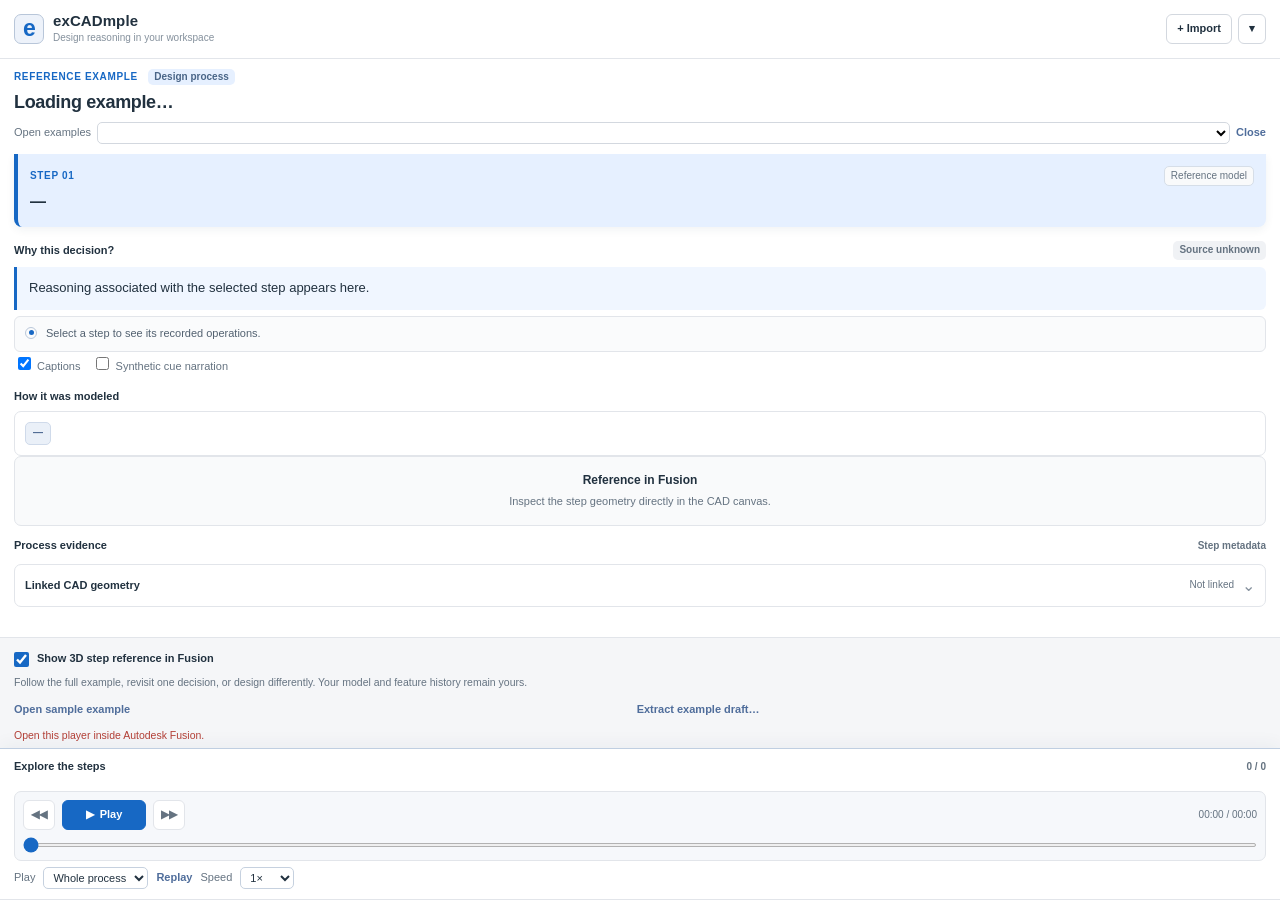
==== commit b8d5606b: "Two Fusion tutorial layouts with the same features: HiM viewport (A) and canvas overlay (B) Both ver" ====
--- a/ui/index.html
+++ b/ui/index.html
@@ -13,13 +13,22 @@
         <span class="brand-icon" aria-hidden="true">e</span>
         <div><strong>exCADmple</strong><small>Design reasoning in your workspace</small></div>
       </div>
-      <button id="import" class="btn btn-quiet" title="Open a .json or .excadmple package">+ Import</button>
+      <div class="topbar-actions">
+        <button id="import" class="btn btn-quiet" title="Open a .json or .excadmple package">+ Import</button>
+        <button id="collapse" class="btn btn-quiet" type="button" title="Show only the step bar" aria-pressed="false">▾</button>
+      </div>
     </header>
+
 
     <section class="intro">
       <div class="overline">REFERENCE EXAMPLE <span id="exampleType" class="type-note">Design process</span></div>
       <h1 id="exampleTitle">Loading example…</h1>
       <p id="exampleDescription">Explore the original design, then continue with your own.</p>
+      <details id="brief" class="brief" hidden>
+        <summary>The designer's goal</summary>
+        <p id="briefGoal"></p>
+        <p id="briefMore" class="brief-more"></p>
+      </details>
       <div class="example-meta">
         <span id="exampleSteps">—</span>
         <span aria-hidden="true">·</span>
@@ -58,6 +67,10 @@
         <label><input id="narrationEnabled" type="checkbox"> Synthetic cue narration</label>
       </div>
 
+      <div id="stepContext" class="decision-box" hidden>
+        <p id="stepScope" class="decision-scope" hidden></p>
+        <p id="stepDeps" class="decision-deps" hidden></p>
+      </div>
       <section id="decisionBox" class="decision-box" hidden aria-label="The design decision in this step">
         <div class="section-heading detail-heading">
           <span>The decision</span>
@@ -68,6 +81,8 @@
         <ul id="decisionCriteria" class="criteria"></ul>
         <div class="decision-label">Options</div>
         <ol id="decisionOptions" class="decision-options"></ol>
+        <p id="decisionScope" class="decision-scope" hidden></p>
+        <p id="decisionDeps" class="decision-deps" hidden></p>
         <button id="compareDecision" class="geometry-btn primary" type="button">Compare with my design &amp; other examples →</button>
       </section>
 
@@ -122,6 +137,7 @@
       <div class="workflow-note">Follow the full example, revisit one decision, or design differently. Your model and feature history remain yours.</div>
       <div class="footer-actions">
         <button id="demo" class="text-button">Open sample example</button>
+        <button id="extractDraft" class="text-button" title="Authoring: export the open design's timeline as an example draft (see docs/EXAMPLE_FORMAT.md)">Extract example draft…</button>
         <span id="packageStatus" class="package-note"></span>
       </div>
       <div class="status" id="status" role="status" aria-live="polite"></div>
--- a/ui/player.css
+++ b/ui/player.css
@@ -194,3 +194,20 @@
 .decision-options li { margin:3px 0; }
 .decision-options li.chosen { font-weight:650; color:var(--green); }
 .decision-options small { display:block; font-weight:400; color:var(--muted); }
+
+/* v2: designer's goal, scope of a choice and its dependencies */
+.brief { margin-top:8px; padding:8px 10px; border-radius:8px; background:var(--panel); }
+.brief p { margin:2px 0 0; font-size:12px; color:var(--ink); }
+.brief .brief-more { color:var(--muted); font-size:11px; }
+.decision-scope { margin:6px 0 0; font-size:12px; }
+.decision-scope b { color:var(--blue); }
+.decision-deps { margin:4px 0 0; font-size:11px; color:var(--muted); }
+.brief p { white-space:normal; overflow:visible; text-overflow:clip; }
+
+/* ---- Layout B: compact tutorial floating over the Fusion canvas ---------- */
+.topbar-actions { display:flex; gap:6px; }
+.intro p#exampleDescription { display:none; }
+body.collapsed .intro, body.collapsed .lesson-scroll { display:none; }
+.brief p { display:block; -webkit-line-clamp:unset; }
+.brief summary { cursor:pointer; font-size:10px; letter-spacing:.4px; text-transform:uppercase; color:var(--quiet); }
+.example-meta { display:none; }
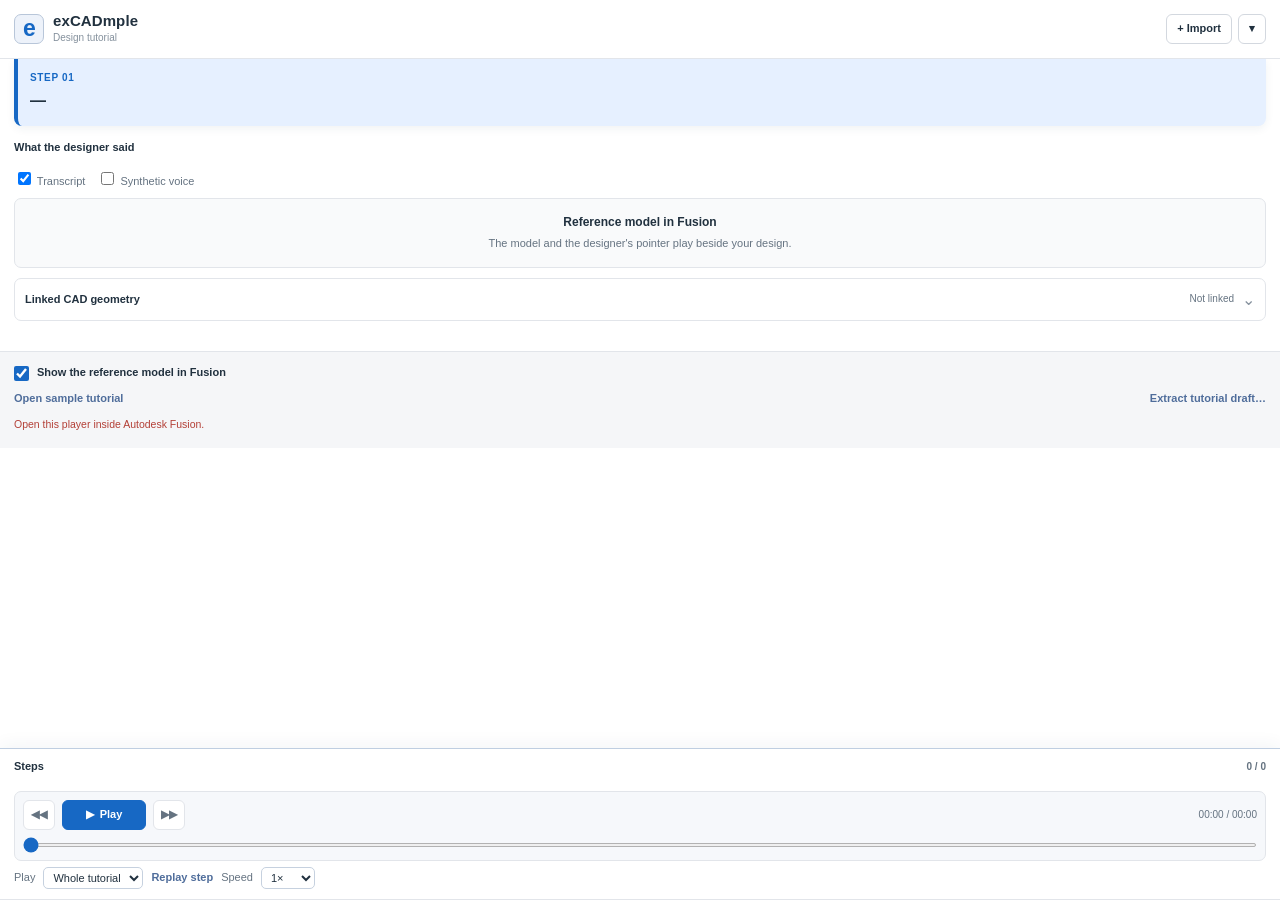
==== commit bf6f8cb8: "Simplify to what a recorded tutorial is: steps, what the designer said, tools, model, pointer Remove" ====
--- a/ui/index.html
+++ b/ui/index.html
@@ -3,150 +3,85 @@
 <head>
   <meta charset="utf-8">
   <meta name="viewport" content="width=device-width, initial-scale=1">
-  <title>exCADmple · Design examples</title>
+  <title>exCADmple · Tutorial</title>
   <link rel="stylesheet" href="player.css">
 </head>
 <body>
+  <!-- Version B: a compact tutorial floating over the Fusion canvas; the
+       reference model and the pointer are drawn in the canvas itself. -->
   <main class="app">
     <header class="topbar">
       <div class="brand">
         <span class="brand-icon" aria-hidden="true">e</span>
-        <div><strong>exCADmple</strong><small>Design reasoning in your workspace</small></div>
+        <div><strong id="exampleTitle">exCADmple</strong><small>Design tutorial</small></div>
       </div>
       <div class="topbar-actions">
-        <button id="import" class="btn btn-quiet" title="Open a .json or .excadmple package">+ Import</button>
+        <button id="import" class="btn btn-quiet" title="Open a .excadmple or .json tutorial">+ Import</button>
         <button id="collapse" class="btn btn-quiet" type="button" title="Show only the step bar" aria-pressed="false">▾</button>
       </div>
     </header>
 
+    <div class="lesson-scroll">
+      <section class="step-detail">
+        <div class="current-step">
+          <div class="step-context">
+            <div class="overline" id="stepEyebrow">STEP 01</div>
+            <div id="tools" class="tools" aria-label="Tools used"></div>
+          </div>
+          <h2 id="stepTitle">—</h2>
+        </div>
 
-    <section class="intro">
-      <div class="overline">REFERENCE EXAMPLE <span id="exampleType" class="type-note">Design process</span></div>
-      <h1 id="exampleTitle">Loading example…</h1>
-      <p id="exampleDescription">Explore the original design, then continue with your own.</p>
-      <details id="brief" class="brief" hidden>
-        <summary>The designer's goal</summary>
-        <p id="briefGoal"></p>
-        <p id="briefMore" class="brief-more"></p>
-      </details>
-      <div class="example-meta">
-        <span id="exampleSteps">—</span>
-        <span aria-hidden="true">·</span>
-        <span>Explore, borrow, or adapt</span>
-      </div>
-      <div class="example-switch">
-        <label for="exampleSwitch">Open examples</label>
-        <select id="exampleSwitch" aria-label="Switch between open design examples"></select>
-        <button id="closeExample" type="button" class="text-button" title="Close this example">Close</button>
-      </div>
-    </section>
+        <div class="section-heading detail-heading"><span>What the designer said</span></div>
+        <ol id="said" class="said" aria-live="polite"></ol>
+        <div class="playback-accessibility">
+          <label><input id="captionsEnabled" type="checkbox" checked> Transcript</label>
+          <label><input id="narrationEnabled" type="checkbox"> Synthetic voice</label>
+        </div>
 
-    <div class="lesson-scroll">
-    <section class="step-detail">
-      <div class="current-step">
-      <div class="step-context">
-        <div class="overline" id="stepEyebrow">STEP 01</div>
-        <div id="geometryStatus" class="reference-label">Reference model</div>
-      </div>
-      <h2 id="stepTitle">—</h2>
-      <p id="stepGoal" class="goal"></p>
-      </div>
+        <div class="demonstration" id="demonstration">
+          <video id="video" playsinline preload="metadata" hidden></video>
+          <div id="noVideo" class="no-video">
+            <div class="viewport-glyph" aria-hidden="true">◇</div>
+            <strong>Reference model in Fusion</strong>
+            <span>The model and the designer's pointer play beside your design.</span>
+          </div>
+        </div>
+        <audio id="audio" preload="metadata"></audio>
 
-      <div class="reasoning-heading section-heading detail-heading">
-        <span>Why this decision?</span>
-        <span id="reasonSource" class="source-tag">Source unknown</span>
-      </div>
-      <blockquote id="reasoning">Reasoning associated with the selected step appears here.</blockquote>
-      <p class="source-explainer" id="sourceExplainer"></p>
-      <div class="cue">
-        <div class="cue-track" aria-hidden="true"><span></span></div>
-        <p id="cueText">Select a step to see its recorded operations.</p>
-      </div>
-      <div class="playback-accessibility">
-        <label><input id="captionsEnabled" type="checkbox" checked> Captions</label>
-        <label><input id="narrationEnabled" type="checkbox"> Synthetic cue narration</label>
-      </div>
-
-      <div id="stepContext" class="decision-box" hidden>
-        <p id="stepScope" class="decision-scope" hidden></p>
-        <p id="stepDeps" class="decision-deps" hidden></p>
-      </div>
-      <section id="decisionBox" class="decision-box" hidden aria-label="The design decision in this step">
-        <div class="section-heading detail-heading">
-          <span>The decision</span>
-          <span id="decisionTopic" class="source-tag"></span>
-        </div>
-        <p id="decisionQuestion" class="decision-question"></p>
-        <div class="decision-label">Considered</div>
-        <ul id="decisionCriteria" class="criteria"></ul>
-        <div class="decision-label">Options</div>
-        <ol id="decisionOptions" class="decision-options"></ol>
-        <p id="decisionScope" class="decision-scope" hidden></p>
-        <p id="decisionDeps" class="decision-deps" hidden></p>
-        <button id="compareDecision" class="geometry-btn primary" type="button">Compare with my design &amp; other examples →</button>
+        <details class="geometry-link" id="geometryLink">
+          <summary class="geometry-link__summary">
+            <span class="geometry-link__heading">Linked CAD geometry</span>
+            <span id="linkStatus" class="geometry-link__status">Not linked</span>
+            <span class="geometry-link__chevron" aria-hidden="true">⌄</span>
+          </summary>
+          <div class="geometry-link__body">
+            <p>To link this step to geometry in your own model, select one body, face, or component in Fusion first.</p>
+            <div class="geometry-link__buttons">
+              <button id="bindGeometry" class="geometry-btn primary" type="button">Link selected</button>
+              <button id="locateGeometry" class="geometry-btn" type="button" disabled>Locate in Fusion</button>
+              <button id="removeGeometry" class="geometry-btn minimal" type="button" disabled>Unlink</button>
+            </div>
+            <label class="focus-toggle">
+              <input type="checkbox" id="focusMode" checked>
+              <span><strong>Focus on linked geometry</strong><small>Dim unrelated bodies to 24% opacity while viewing this step</small></span>
+            </label>
+          </div>
+        </details>
       </section>
 
-      <div class="section-heading detail-heading">How it was modeled</div>
-      <div class="operation-box">
-        <div class="tool-row"><span id="toolName" class="tool-tag">—</span><span id="toolInstruction"></span></div>
-        <div id="parameters" class="parameters"></div>
-      </div>
-
-      <div class="demonstration" id="demonstration">
-        <video id="video" playsinline preload="metadata" hidden></video>
-        <figure id="finalPreview" class="final-preview" hidden>
-          <img id="previewImage" alt="Preview of final shared CAD model">
-          <figcaption>FINAL MODEL ONLY — not this step's geometry</figcaption>
-        </figure>
-        <div id="noVideo" class="no-video">
-          <div class="viewport-glyph" aria-hidden="true">◇</div>
-          <strong>Reference in Fusion</strong>
-          <span>Inspect the step geometry directly in the CAD canvas.</span>
+      <footer>
+        <label class="reference-toggle"><input type="checkbox" id="showReference" checked><span>Show the reference model in Fusion</span></label>
+        <div class="footer-actions">
+          <button id="demo" class="text-button">Open sample tutorial</button>
+          <button id="extractDraft" class="text-button" title="Authoring: export the open design's timeline as a tutorial draft">Extract tutorial draft…</button>
         </div>
-      </div>
-      <audio id="audio" preload="metadata"></audio>
-      <div class="evidence-heading">
-        <span>Process evidence</span>
-        <span id="mediaEvidence" class="evidence-tag">Step metadata</span>
-      </div>
-
-      <details class="geometry-link" id="geometryLink">
-        <summary class="geometry-link__summary">
-          <span class="geometry-link__heading">Linked CAD geometry</span>
-          <span id="linkStatus" class="geometry-link__status">Not linked</span>
-          <span class="geometry-link__chevron" aria-hidden="true">⌄</span>
-        </summary>
-        <div class="geometry-link__body">
-          <p>To link this step to the actual source CAD geometry, select one body, face, or component in Fusion first.</p>
-          <div class="geometry-link__buttons">
-            <button id="bindGeometry" class="geometry-btn primary" type="button">Link selected</button>
-            <button id="locateGeometry" class="geometry-btn" type="button" disabled>Locate in Fusion</button>
-            <button id="removeGeometry" class="geometry-btn minimal" type="button" disabled>Unlink</button>
-          </div>
-          <label class="focus-toggle">
-            <input type="checkbox" id="focusMode" checked>
-            <span><strong>Focus on linked geometry</strong><small>Dim unrelated bodies to 24% opacity while viewing this step</small></span>
-          </label>
-          <small>Focus restores original display opacity on step changes, save and exit. Avoid using other appearance-changing add-ins simultaneously.</small>
-        </div>
-      </details>
-    </section>
-
-    <footer>
-      <label class="reference-toggle"><input type="checkbox" id="showReference" checked><span>Show 3D step reference in Fusion</span></label>
-      <div class="workflow-note">Follow the full example, revisit one decision, or design differently. Your model and feature history remain yours.</div>
-      <div class="footer-actions">
-        <button id="demo" class="text-button">Open sample example</button>
-        <button id="extractDraft" class="text-button" title="Authoring: export the open design's timeline as an example draft (see docs/EXAMPLE_FORMAT.md)">Extract example draft…</button>
-        <span id="packageStatus" class="package-note"></span>
-      </div>
-      <div class="status" id="status" role="status" aria-live="polite"></div>
-    </footer>
+        <div class="status" id="status" role="status" aria-live="polite"></div>
+      </footer>
     </div>
 
-    <section class="timeline-panel" aria-label="Design example steps">
+    <section class="timeline-panel" aria-label="Tutorial steps">
       <div class="section-heading">
-        <span>Explore the steps</span>
+        <span>Steps</span>
         <span id="stepCount" class="count">0 / 0</span>
       </div>
       <div id="stepRail" class="step-rail" aria-label="Select a step"></div>
@@ -157,17 +92,16 @@
           <button id="next" class="icon-button" aria-label="Next step" title="Next step">▶▶</button>
           <span class="clock" id="clock">00:00 / 00:00</span>
         </div>
-        <input id="scrub" class="seek" type="range" min="0" max="1000" value="0" aria-label="Scrub within current step">
+        <input id="scrub" class="seek" type="range" min="0" max="1000" value="0" aria-label="Position in this step">
       </div>
       <div class="playback-options">
         <label for="playbackScope">Play</label>
-        <select id="playbackScope"><option value="all" selected>Whole process</option><option value="step">This step only</option></select>
-        <button id="replay" class="text-button" type="button">Replay</button>
+        <select id="playbackScope"><option value="all" selected>Whole tutorial</option><option value="step">This step only</option></select>
+        <button id="replay" class="text-button" type="button">Replay step</button>
         <label for="playbackSpeed">Speed</label>
         <select id="playbackSpeed" aria-label="Playback speed"><option value="0.5">0.5×</option><option value="1" selected>1×</option><option value="1.5">1.5×</option><option value="2">2×</option></select>
       </div>
     </section>
-
   </main>
   <script src="player.js"></script>
 </body>
--- a/ui/player.css
+++ b/ui/player.css
@@ -211,3 +211,11 @@
 .brief p { display:block; -webkit-line-clamp:unset; }
 .brief summary { cursor:pointer; font-size:10px; letter-spacing:.4px; text-transform:uppercase; color:var(--quiet); }
 .example-meta { display:none; }
+
+/* Simplified tutorial: tools used and what the designer said. */
+.tools { display:flex; flex-wrap:wrap; gap:4px; }
+.said { list-style:none; margin:4px 0 6px; padding:0; display:grid; gap:4px; }
+.said li { padding:6px 9px; border-radius:6px; background:var(--panel); color:var(--muted); font-size:12.5px; line-height:1.45; cursor:pointer; }
+.said li.said-before { color:var(--text); }
+.said li.current { background:#e6effc; color:var(--ink); border-left:3px solid var(--blue); }
+.said li.empty { cursor:default; font-style:italic; }
